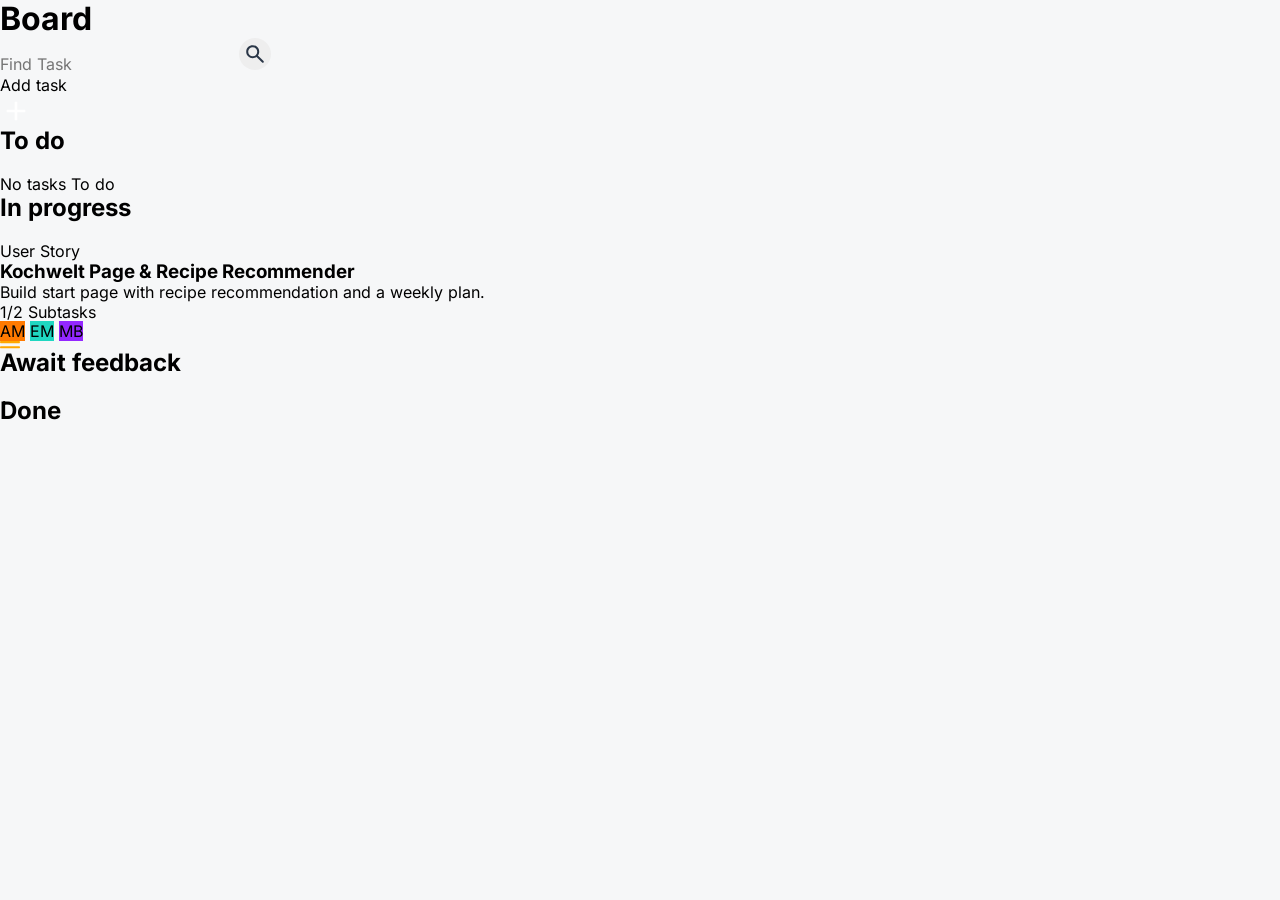
==== src/htmls/board.html @ beff1225 "feat: add board page structure with columns and task dialogs" ====
<!doctype html>
<html lang="en">
  <head>
    <meta charset="UTF-8" />
    <meta name="viewport" content="width=device-width, initial-scale=1.0" />
    <title>Join | Board</title>
    <link rel="icon" href="../../assets/icons/logoFavicon.svg" type="image/svg+xml" />
    <link rel="stylesheet" href="../styles/fonts.css" />
    <link rel="stylesheet" href="../styles/variables.css" />
    <link rel="stylesheet" href="../styles/standard.css" />
    <link rel="stylesheet" href="../styles/board.css" />
    <link rel="stylesheet" href="../styles/boardDialog.css" />
  </head>

  <body>
    <!-- Sidebar and header come from the shared templates (built by the team) -->
    <div id="sidebarContainer"></div>
    <div id="headerContainer"></div>

    <main class="board-page">
      <div class="board-head">
        <h1 class="board-title">Board</h1>

        <div class="board-actions">
          <form class="search-box" role="search" onsubmit="return false">
            <label for="searchInput" class="visually-hidden">Find task</label>
            <input id="searchInput" class="search-input" type="search" placeholder="Find Task" autocomplete="off" />
            <span class="search-divider"></span>
            <button class="search-button" type="submit" aria-label="Search tasks">
              <img class="icon-adapt" src="../../assets/icons/search.svg" alt="" />
            </button>
          </form>

          <button class="add-task-button" type="button" aria-label="Add task">
            <span>Add task</span>
            <img src="../../assets/icons/addWhite.svg" alt="" />
          </button>
        </div>
      </div>

      <p id="searchEmptyMessage" class="search-empty" hidden>No results found</p>

      <div class="board-columns">
        <section class="board-column" aria-labelledby="toDoTitle">
          <div class="column-head">
            <h2 id="toDoTitle" class="column-title">To do</h2>
            <button class="column-add-button icon-adapt" type="button" aria-label="Add task to To do"></button>
          </div>
          <div id="toDo" class="column-list">
            <!-- Example, replaced by renderColumn('toDo') later -->
            <div class="column-empty">No tasks To do</div>
          </div>
        </section>

        <section class="board-column" aria-labelledby="inProgressTitle">
          <div class="column-head">
            <h2 id="inProgressTitle" class="column-title">In progress</h2>
            <button class="column-add-button icon-adapt" type="button" aria-label="Add task to In progress"></button>
          </div>
          <div id="inProgress" class="column-list">
            <!-- Example card for styling, moved to boardTemplates.js later -->
            <article class="task-card" draggable="true" tabindex="0">
              <span class="task-label task-label--user-story">User Story</span>
              <div class="task-card-text">
                <h3 class="task-card-title">Kochwelt Page &amp; Recipe Recommender</h3>
                <p class="task-card-description">Build start page with recipe recommendation and a weekly plan.</p>
              </div>
              <div class="task-progress">
                <div class="progress-bar"><div class="progress-fill" style="width: 50%"></div></div>
                <span class="progress-text">1/2 Subtasks</span>
              </div>
              <div class="task-card-footer">
                <div class="avatar-group">
                  <span class="avatar" style="background-color: var(--avatar-1)">AM</span>
                  <span class="avatar" style="background-color: var(--avatar-6)">EM</span>
                  <span class="avatar" style="background-color: var(--avatar-4)">MB</span>
                </div>
                <img class="task-prio" src="../../assets/icons/prioMedium.svg" alt="Priority medium" />
              </div>
            </article>
          </div>
        </section>

        <section class="board-column" aria-labelledby="awaitFeedbackTitle">
          <div class="column-head">
            <h2 id="awaitFeedbackTitle" class="column-title">Await feedback</h2>
            <button class="column-add-button icon-adapt" type="button" aria-label="Add task to Await feedback"></button>
          </div>
          <div id="awaitFeedback" class="column-list"></div>
        </section>

        <section class="board-column" aria-labelledby="doneTitle">
          <div class="column-head">
            <h2 id="doneTitle" class="column-title">Done</h2>
          </div>
          <div id="done" class="column-list"></div>
        </section>
      </div>
    </main>

    <!-- Task detail overlay -->
    <dialog id="taskDialog" class="board-dialog task-detail" aria-labelledby="taskDetailTitle">
      <!-- Example content, moved to boardTemplates.js later -->
      <div class="task-detail-head">
        <span class="task-label task-label--technical">Technical Task</span>
        <button class="dialog-close" type="button" aria-label="Close task details">
          <img class="icon-adapt" src="../../assets/icons/close.svg" alt="" />
        </button>
      </div>

      <h2 id="taskDetailTitle" class="task-detail-title">CSS Architecture Planning</h2>
      <p class="task-detail-description">Define CSS naming conventions and structure.</p>

      <dl class="task-detail-info">
        <dt>Due date:</dt>
        <dd>02/09/2026</dd>
        <dt>Priority:</dt>
        <dd class="task-detail-prio">Urgent <img src="../../assets/icons/prioUrgent.svg" alt="" /></dd>
      </dl>

      <div class="task-detail-section">
        <h3 class="task-detail-subtitle">Assigned To:</h3>
        <ul class="task-detail-people">
          <li><span class="avatar avatar--large" style="background-color: var(--avatar-5)">SM</span>Sofia Müller (You)</li>
          <li><span class="avatar avatar--large" style="background-color: var(--avatar-3)">BZ</span>Benedikt Ziegler</li>
        </ul>
      </div>

      <div class="task-detail-section">
        <h3 class="task-detail-subtitle">Subtasks</h3>
        <ul class="task-detail-subtasks">
          <li>
            <label class="subtask-check">
              <input type="checkbox" checked />
              <span>Establish CSS Methodology</span>
            </label>
          </li>
          <li>
            <label class="subtask-check">
              <input type="checkbox" />
              <span>Setup Base Styles</span>
            </label>
          </li>
        </ul>
      </div>

      <div class="task-detail-actions">
        <button class="text-button" type="button" aria-label="Delete task">
          <img class="icon-adapt" src="../../assets/icons/delete.svg" alt="" />Delete
        </button>
        <span class="task-detail-divider"></span>
        <button class="text-button" type="button" aria-label="Edit task">
          <img class="icon-adapt" src="../../assets/icons/edit.svg" alt="" />Edit
        </button>
      </div>
    </dialog>

    <!-- Add task overlay: the form comes from the shared Add Task template -->
    <dialog id="addTaskDialog" class="board-dialog add-task-dialog" aria-label="Add task">
      <button class="dialog-close" type="button" aria-label="Close add task">
        <img class="icon-adapt" src="../../assets/icons/close.svg" alt="" />
      </button>
      <div id="addTaskFormContainer"></div>
    </dialog>
  </body>
</html>
---- src/styles/fonts.css ----
/* inter-regular - latin */
@font-face {
  font-display: swap; /* Check https://developer.mozilla.org/en-US/docs/Web/CSS/@font-face/font-display for other options. */
  font-family: "Inter";
  font-style: normal;
  font-weight: 400;
  src: url("../../assets/fonts/inter-v20-latin-regular.woff2") format("woff2"); /* Chrome 36+, Opera 23+, Firefox 39+, Safari 12+, iOS 10+ */
}
/* inter-500 - latin */
@font-face {
  font-display: swap; /* Check https://developer.mozilla.org/en-US/docs/Web/CSS/@font-face/font-display for other options. */
  font-family: "Inter";
  font-style: normal;
  font-weight: 500;
  src: url("../../assets/fonts/inter-v20-latin-500.woff2") format("woff2"); /* Chrome 36+, Opera 23+, Firefox 39+, Safari 12+, iOS 10+ */
}

/* inter-700 - latin */
@font-face {
  font-display: swap; /* Check https://developer.mozilla.org/en-US/docs/Web/CSS/@font-face/font-display for other options. */
  font-family: "Inter";
  font-style: normal;
  font-weight: 700;
  src: url("../../assets/fonts/inter-v20-latin-700.woff2") format("woff2"); /* Chrome 36+, Opera 23+, Firefox 39+, Safari 12+, iOS 10+ */
}
---- src/styles/variables.css ----
/* Design tokens from the Join Figma file ("Page Components design system").
   Use only these variables for colors, so the dark mode works later. */

:root {
  /* Font */
  --font-family: "Inter", sans-serif;
  --font-weight-regular: 400;
  --font-weight-medium: 500;
  --font-weight-bold: 700;
  --line-height: 1.2;

  /* Font sizes (Figma t7 is 12px / 14px, DA rule says min. 16px) */
  --font-size-body: 16px;
  --font-size-input: 20px;
  --font-size-button: 21px;
  --font-size-title: 61px;

  /* Main colors */
  --color-main: #2a3647;
  --color-main-hover: #124658;
  --color-main-active: #091931;
  --color-accent: #29abe2;
  --color-menu: #42526e;
  --color-menu-text: #cdcdcd;
  --color-background: #f6f7f8;
  --color-surface: #ffffff;
  --color-text: #000000;
  --color-text-light: #ffffff;
  --color-text-muted: #a8a8a8;
  --color-border: #d1d1d1;
  --color-focus: #124658;
  --color-icon-light: #e7e7e7;
  --color-error: #e60026;

  /* Priority */
  --color-urgent: #ff3d00;
  --color-medium: #ffa800;
  --color-low: #7ae229;

  /* Task category labels */
  --color-user-story: #0038ff;
  --color-technical-task: #1fd7c1;

  /* Subtask progress bar */
  --color-progress: #4589ff;
  --color-progress-background: #f4f4f4;

  /* Contact avatar colors */
  --avatar-1: #ff7a00;
  --avatar-2: #ff5eb3;
  --avatar-3: #6e52ff;
  --avatar-4: #9327ff;
  --avatar-5: #00bee8;
  --avatar-6: #1fd7c1;
  --avatar-7: #ff745e;
  --avatar-8: #ffa35e;
  --avatar-9: #fc71ff;
  --avatar-10: #ffc701;
  --avatar-11: #0038ff;
  --avatar-12: #c3ff2b;
  --avatar-13: #ffe62b;
  --avatar-14: #ff4646;
  --avatar-15: #ffbb2b;

  /* Shadows */
  --shadow-card: 0 0 10px 3px rgba(0, 0, 0, 0.08);
  --shadow-button: 0 4px 4px rgba(0, 0, 0, 0.25);
  --shadow-header: 0 4px 4px rgba(0, 0, 0, 0.1);

  /* Border radius */
  --radius-label: 8px;
  --radius-input: 10px;
  --radius-menu: 20px;
  --radius-card: 24px;
  --radius-dialog: 30px;
  --radius-round: 50%;

  /* Spacing */
  --space-xs: 8px;
  --space-s: 16px;
  --space-m: 24px;
  --space-l: 32px;
  --space-xl: 48px;
  --space-xxl: 64px;

  /* Layout */
  --sidebar-width: 232px;
  --content-max-width: 1440px;
  --card-width: 252px;
  --input-width: 422px;

  /* Animation (checklist: 75ms to 125ms on clickable elements) */
  --transition-fast: 100ms ease-in-out;
}

/* Dark mode: proposal, not part of the Figma design.*/
[data-theme="dark"] {
  --color-background: #1b222d;
  --color-surface: #2a3647;
  --color-text: #f6f7f8;
  --color-text-muted: #a8a8a8;
  --color-border: #42526e;
  --color-progress-background: #42526e;
  --color-icon-light: #2a3647;
  --color-menu: #cdcdcd;
  --shadow-card: 0 0 10px 3px rgba(0, 0, 0, 0.4);
}
---- src/styles/standard.css ----
* {
  box-sizing: border-box;
  margin: 0;
  padding: 0;
}

html {
  scroll-behavior: smooth;
}

body {
  background-color: var(--color-background);
  color: var(--color-text);
  font-family: var(--font-family);
  font-size: var(--font-size-body);
  font-weight: var(--font-weight-regular);
  line-height: var(--line-height);
  display: flex;
  flex-direction: column;
  min-height: 100vh;
}

h1,
h2,
h3,
h4,
h5,
h6 {
  font-weight: var(--font-weight-bold);
}

a {
  text-decoration: none;
  color: inherit;
}

ul,
li {
  list-style: none;
}

img {
  display: block;
  max-width: 100%;
}

/* Checklist: no default border, cursor pointer, own font size */
button,
input,
textarea,
select {
  font-family: inherit;
  font-size: var(--font-size-body);
  color: inherit;
  border: unset;
  background: none;
}

button {
  cursor: pointer;
  transition: background-color var(--transition-fast), color var(--transition-fast), box-shadow var(--transition-fast);
}

button:disabled {
  cursor: not-allowed;
  opacity: 0.5;
}

:focus-visible {
  outline: 2px solid var(--color-accent);
  outline-offset: 2px;
}

/* Hides text visually but keeps it for screen readers */
.visually-hidden {
  position: absolute;
  width: 1px;
  height: 1px;
  overflow: hidden;
  clip: rect(0 0 0 0);
  white-space: nowrap;
}

@media (prefers-reduced-motion: reduce) {
  *,
  *::before,
  *::after {
    transition-duration: 0ms !important;
    animation-duration: 0ms !important;
    scroll-behavior: auto !important;
  }
}
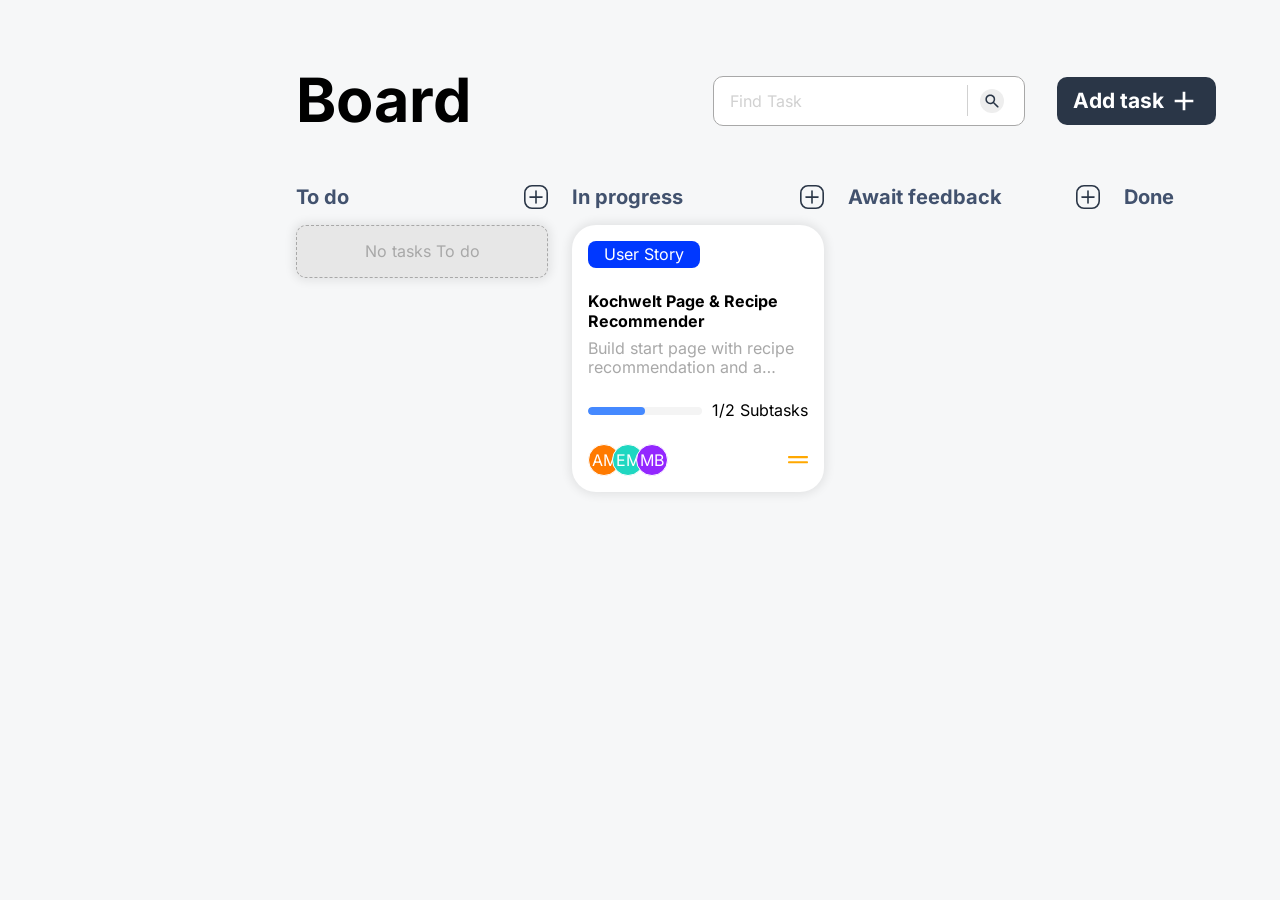
==== commit c9abb9eb: "feat: link layout styles on board page" ====
--- a/src/htmls/board.html
+++ b/src/htmls/board.html
@@ -4,30 +4,53 @@
     <meta charset="UTF-8" />
     <meta name="viewport" content="width=device-width, initial-scale=1.0" />
     <title>Join | Board</title>
-    <link rel="icon" href="../../assets/icons/logoFavicon.svg" type="image/svg+xml" />
+    <link
+      rel="icon"
+      href="../../assets/icons/logoFavicon.svg"
+      type="image/svg+xml"
+    />
     <link rel="stylesheet" href="../styles/fonts.css" />
     <link rel="stylesheet" href="../styles/variables.css" />
     <link rel="stylesheet" href="../styles/standard.css" />
+    <link rel="stylesheet" href="../styles/layout.css" />
     <link rel="stylesheet" href="../styles/board.css" />
     <link rel="stylesheet" href="../styles/boardDialog.css" />
+    <script src="../../script/script.js"></script>
   </head>
 
-  <body>
+  <body class="app" onload="initLayout()">
     <!-- Sidebar and header come from the shared templates (built by the team) -->
-    <div id="sidebarContainer"></div>
-    <div id="headerContainer"></div>
+    <div
+      id="sidebarContainer"
+      w3-include-html="../templates/sidebar.html"
+    ></div>
+    <div id="headerContainer" w3-include-html="../templates/header.html"></div>
 
     <main class="board-page">
       <div class="board-head">
         <h1 class="board-title">Board</h1>
 
         <div class="board-actions">
-          <form class="search-box" role="search" onsubmit="return false">
+          <form class="search-box" role="search" onsubmit="return false;">
             <label for="searchInput" class="visually-hidden">Find task</label>
-            <input id="searchInput" class="search-input" type="search" placeholder="Find Task" autocomplete="off" />
+            <input
+              id="searchInput"
+              class="search-input"
+              type="search"
+              placeholder="Find Task"
+              autocomplete="off"
+            />
             <span class="search-divider"></span>
-            <button class="search-button" type="submit" aria-label="Search tasks">
-              <img class="icon-adapt" src="../../assets/icons/search.svg" alt="" />
+            <button
+              class="search-button"
+              type="submit"
+              aria-label="Search tasks"
+            >
+              <img
+                class="icon-adapt"
+                src="../../assets/icons/search.svg"
+                alt=""
+              />
             </button>
           </form>
 
@@ -38,13 +61,19 @@
         </div>
       </div>
 
-      <p id="searchEmptyMessage" class="search-empty" hidden>No results found</p>
+      <p id="searchEmptyMessage" class="search-empty" hidden>
+        No results found
+      </p>
 
       <div class="board-columns">
         <section class="board-column" aria-labelledby="toDoTitle">
           <div class="column-head">
             <h2 id="toDoTitle" class="column-title">To do</h2>
-            <button class="column-add-button icon-adapt" type="button" aria-label="Add task to To do"></button>
+            <button
+              class="column-add-button icon-adapt"
+              type="button"
+              aria-label="Add task to To do"
+            ></button>
           </div>
           <div id="toDo" class="column-list">
             <!-- Example, replaced by renderColumn('toDo') later -->
@@ -55,27 +84,47 @@
         <section class="board-column" aria-labelledby="inProgressTitle">
           <div class="column-head">
             <h2 id="inProgressTitle" class="column-title">In progress</h2>
-            <button class="column-add-button icon-adapt" type="button" aria-label="Add task to In progress"></button>
+            <button
+              class="column-add-button icon-adapt"
+              type="button"
+              aria-label="Add task to In progress"
+            ></button>
           </div>
           <div id="inProgress" class="column-list">
             <!-- Example card for styling, moved to boardTemplates.js later -->
             <article class="task-card" draggable="true" tabindex="0">
               <span class="task-label task-label--user-story">User Story</span>
               <div class="task-card-text">
-                <h3 class="task-card-title">Kochwelt Page &amp; Recipe Recommender</h3>
-                <p class="task-card-description">Build start page with recipe recommendation and a weekly plan.</p>
+                <h3 class="task-card-title">
+                  Kochwelt Page &amp; Recipe Recommender
+                </h3>
+                <p class="task-card-description">
+                  Build start page with recipe recommendation and a weekly plan.
+                </p>
               </div>
               <div class="task-progress">
-                <div class="progress-bar"><div class="progress-fill" style="width: 50%"></div></div>
+                <div class="progress-bar">
+                  <div class="progress-fill" style="width: 50%"></div>
+                </div>
                 <span class="progress-text">1/2 Subtasks</span>
               </div>
               <div class="task-card-footer">
                 <div class="avatar-group">
-                  <span class="avatar" style="background-color: var(--avatar-1)">AM</span>
-                  <span class="avatar" style="background-color: var(--avatar-6)">EM</span>
-                  <span class="avatar" style="background-color: var(--avatar-4)">MB</span>
+                  <span class="avatar" style="background-color: var(--avatar-1)"
+                    >AM</span
+                  >
+                  <span class="avatar" style="background-color: var(--avatar-6)"
+                    >EM</span
+                  >
+                  <span class="avatar" style="background-color: var(--avatar-4)"
+                    >MB</span
+                  >
                 </div>
-                <img class="task-prio" src="../../assets/icons/prioMedium.svg" alt="Priority medium" />
+                <img
+                  class="task-prio"
+                  src="../../assets/icons/prioMedium.svg"
+                  alt="Priority medium"
+                />
               </div>
             </article>
           </div>
@@ -84,7 +133,11 @@
         <section class="board-column" aria-labelledby="awaitFeedbackTitle">
           <div class="column-head">
             <h2 id="awaitFeedbackTitle" class="column-title">Await feedback</h2>
-            <button class="column-add-button icon-adapt" type="button" aria-label="Add task to Await feedback"></button>
+            <button
+              class="column-add-button icon-adapt"
+              type="button"
+              aria-label="Add task to Await feedback"
+            ></button>
           </div>
           <div id="awaitFeedback" class="column-list"></div>
         </section>
@@ -99,30 +152,56 @@
     </main>
 
     <!-- Task detail overlay -->
-    <dialog id="taskDialog" class="board-dialog task-detail" aria-labelledby="taskDetailTitle">
+    <dialog
+      id="taskDialog"
+      class="board-dialog task-detail"
+      aria-labelledby="taskDetailTitle"
+    >
       <!-- Example content, moved to boardTemplates.js later -->
       <div class="task-detail-head">
         <span class="task-label task-label--technical">Technical Task</span>
-        <button class="dialog-close" type="button" aria-label="Close task details">
+        <button
+          class="dialog-close"
+          type="button"
+          aria-label="Close task details"
+        >
           <img class="icon-adapt" src="../../assets/icons/close.svg" alt="" />
         </button>
       </div>
 
-      <h2 id="taskDetailTitle" class="task-detail-title">CSS Architecture Planning</h2>
-      <p class="task-detail-description">Define CSS naming conventions and structure.</p>
+      <h2 id="taskDetailTitle" class="task-detail-title">
+        CSS Architecture Planning
+      </h2>
+      <p class="task-detail-description">
+        Define CSS naming conventions and structure.
+      </p>
 
       <dl class="task-detail-info">
         <dt>Due date:</dt>
         <dd>02/09/2026</dd>
         <dt>Priority:</dt>
-        <dd class="task-detail-prio">Urgent <img src="../../assets/icons/prioUrgent.svg" alt="" /></dd>
+        <dd class="task-detail-prio">
+          Urgent <img src="../../assets/icons/prioUrgent.svg" alt="" />
+        </dd>
       </dl>
 
       <div class="task-detail-section">
         <h3 class="task-detail-subtitle">Assigned To:</h3>
         <ul class="task-detail-people">
-          <li><span class="avatar avatar--large" style="background-color: var(--avatar-5)">SM</span>Sofia Müller (You)</li>
-          <li><span class="avatar avatar--large" style="background-color: var(--avatar-3)">BZ</span>Benedikt Ziegler</li>
+          <li>
+            <span
+              class="avatar avatar--large"
+              style="background-color: var(--avatar-5)"
+              >SM</span
+            >Sofia Müller (You)
+          </li>
+          <li>
+            <span
+              class="avatar avatar--large"
+              style="background-color: var(--avatar-3)"
+              >BZ</span
+            >Benedikt Ziegler
+          </li>
         </ul>
       </div>
 
@@ -146,17 +225,29 @@
 
       <div class="task-detail-actions">
         <button class="text-button" type="button" aria-label="Delete task">
-          <img class="icon-adapt" src="../../assets/icons/delete.svg" alt="" />Delete
+          <img
+            class="icon-adapt"
+            src="../../assets/icons/delete.svg"
+            alt=""
+          />Delete
         </button>
         <span class="task-detail-divider"></span>
         <button class="text-button" type="button" aria-label="Edit task">
-          <img class="icon-adapt" src="../../assets/icons/edit.svg" alt="" />Edit
+          <img
+            class="icon-adapt"
+            src="../../assets/icons/edit.svg"
+            alt=""
+          />Edit
         </button>
       </div>
     </dialog>
 
     <!-- Add task overlay: the form comes from the shared Add Task template -->
-    <dialog id="addTaskDialog" class="board-dialog add-task-dialog" aria-label="Add task">
+    <dialog
+      id="addTaskDialog"
+      class="board-dialog add-task-dialog"
+      aria-label="Add task"
+    >
       <button class="dialog-close" type="button" aria-label="Close add task">
         <img class="icon-adapt" src="../../assets/icons/close.svg" alt="" />
       </button>
--- a/src/styles/layout.css
+++ b/src/styles/layout.css
@@ -0,0 +1,298 @@
+/* Page layout with sidebar and header */
+
+.app {
+  display: grid;
+  grid-template-columns: var(--sidebar-width) 1fr;
+  grid-template-rows: auto 1fr;
+  grid-template-areas:
+    "sidebar header"
+    "sidebar main";
+}
+
+#sidebarContainer {
+  grid-area: sidebar;
+}
+
+#headerContainer {
+  grid-area: header;
+}
+
+.app main {
+  grid-area: main;
+  min-width: 0;
+}
+
+/* Sidebar */
+
+.sidebar {
+  position: sticky;
+  top: 0;
+  display: flex;
+  flex-direction: column;
+  height: 100vh;
+  padding: var(--space-xxl) 0;
+  background-color: var(--color-main);
+}
+
+.sidebar-logo {
+  align-self: center;
+}
+
+.sidebar-logo img {
+  width: 100px;
+}
+
+.sidebar-nav {
+  display: flex;
+  flex-direction: column;
+  gap: 15px;
+  margin-top: 100px;
+}
+
+.nav-link {
+  display: flex;
+  align-items: center;
+  gap: var(--space-xs);
+  height: 46px;
+  padding: var(--space-xs) 56px;
+  color: var(--color-menu-text);
+  transition: background-color var(--transition-fast);
+}
+
+.nav-link:hover {
+  background-color: var(--color-main-hover);
+}
+
+.nav-link.active {
+  background-color: var(--color-main-active);
+  color: var(--color-text-light);
+}
+
+.nav-link img {
+  width: 30px;
+  height: 30px;
+}
+
+.nav-icon-active,
+.nav-link.active .nav-icon {
+  display: none;
+}
+
+.nav-link.active .nav-icon-active {
+  display: block;
+}
+
+.sidebar-legal {
+  display: flex;
+  flex-direction: column;
+  gap: var(--space-xs);
+  margin-top: auto;
+  padding-left: 56px;
+}
+
+.legal-link {
+  color: var(--color-text-muted);
+  transition: color var(--transition-fast);
+}
+
+.legal-link:hover,
+.legal-link.active {
+  color: var(--color-accent);
+}
+
+/* Header */
+.header {
+  position: sticky;
+  top: 0;
+  z-index: 10;
+  display: flex;
+  align-items: center;
+  justify-content: space-between;
+  height: 96px;
+  padding: 0 40px 0 var(--space-xxl);
+  background-color: var(--color-surface);
+  box-shadow: var(--shadow-header);
+}
+
+.header-logo {
+  display: none;
+}
+
+.header-title {
+  font-size: var(--font-size-input);
+}
+
+.header-actions {
+  position: relative;
+  display: flex;
+  align-items: center;
+  gap: var(--space-s);
+}
+
+.header-help,
+.theme-toggle {
+  display: flex;
+  align-items: center;
+  justify-content: center;
+  width: 40px;
+  height: 40px;
+  border-radius: var(--radius-round);
+  transition: background-color var(--transition-fast);
+}
+
+.header-help:hover,
+.theme-toggle:hover {
+  background-color: var(--color-progress-background);
+}
+
+.header-help img {
+  width: 24px;
+  height: 24px;
+}
+
+.header-profile {
+  display: flex;
+  align-items: center;
+  justify-content: center;
+  width: 56px;
+  height: 56px;
+  font-size: var(--font-size-input);
+  font-weight: var(--font-weight-bold);
+  color: var(--color-accent);
+  border: 3px solid var(--color-main);
+  border-radius: var(--radius-round);
+}
+
+.header-profile:hover {
+  background-color: var(--color-progress-background);
+}
+
+/* Dark mode toggle: moon in light mode, sun in dark mode */
+.theme-toggle {
+  position: relative;
+}
+
+.theme-icon {
+  position: absolute;
+  width: 24px;
+  height: 24px;
+  transition:
+    transform 300ms ease-in-out,
+    opacity 300ms ease-in-out;
+}
+
+.theme-icon-sun,
+[data-theme="dark"] .theme-icon-moon {
+  opacity: 0;
+  transform: rotate(-90deg) scale(0.5);
+}
+
+[data-theme="dark"] .theme-icon-sun {
+  opacity: 1;
+  transform: rotate(0) scale(1);
+}
+
+/* User menu */
+.user-menu {
+  position: absolute;
+  top: calc(100% + 16px);
+  right: 0;
+  display: flex;
+  flex-direction: column;
+  gap: 4px;
+  width: 150px;
+  padding: 10px;
+  background-color: var(--color-main);
+  border-radius: var(--radius-menu) 0 var(--radius-menu) var(--radius-menu);
+  box-shadow: var(--shadow-button);
+}
+
+.user-menu[hidden] {
+  display: none;
+}
+
+.user-menu-link {
+  padding: var(--space-xs) var(--space-s);
+  color: var(--color-menu-text);
+  text-align: left;
+  border-radius: var(--radius-input);
+}
+
+.user-menu-link:hover {
+  background-color: var(--color-main-active);
+}
+.user-menu-help {
+  display: none;
+}
+
+/* Mobile: sidebar becomes a bar at the bottom */
+@media (max-width: 800px) {
+  .app {
+    grid-template-columns: 1fr;
+    grid-template-areas:
+      "header"
+      "main";
+  }
+
+  .app main {
+    padding-bottom: 80px;
+  }
+
+  .sidebar {
+    position: fixed;
+    top: auto;
+    bottom: 0;
+    left: 0;
+    z-index: 10;
+    width: 100%;
+    height: 80px;
+    padding: 0;
+  }
+
+  .sidebar-logo,
+  .sidebar-legal,
+  .header-title,
+  .header-help {
+    display: none;
+  }
+
+  .sidebar-nav {
+    flex-direction: row;
+    justify-content: space-around;
+    height: 100%;
+    margin-top: 0;
+  }
+
+  .nav-link {
+    flex: 1;
+    flex-direction: column;
+    justify-content: center;
+    gap: 4px;
+    height: 100%;
+    padding: 0;
+    border-radius: var(--radius-menu);
+  }
+
+  .header {
+    height: 80px;
+    padding: 0 var(--space-s);
+  }
+
+  .header-logo {
+    display: block;
+  }
+
+  .header-logo img {
+    width: 32px;
+  }
+
+  .header-profile {
+    width: 40px;
+    height: 40px;
+    font-size: var(--font-size-body);
+  }
+
+  .user-menu-help {
+    display: block;
+  }
+}
--- a/src/styles/board.css
+++ b/src/styles/board.css
@@ -0,0 +1,343 @@
+.board-page {
+  width: 100%;
+  max-width: var(--content-max-width);
+  padding: var(--space-xxl);
+}
+
+/* Head: title, search, add button */
+
+.board-head {
+  display: flex;
+  align-items: center;
+  justify-content: space-between;
+  flex-wrap: wrap;
+  gap: var(--space-m);
+  margin-bottom: var(--space-xl);
+}
+
+.board-title {
+  font-size: var(--font-size-title);
+  font-weight: var(--font-weight-bold);
+}
+
+.board-actions {
+  display: flex;
+  align-items: center;
+  gap: var(--space-l);
+}
+
+.search-box {
+  display: flex;
+  align-items: center;
+  gap: var(--space-xs);
+  width: 312px;
+  padding: 8px var(--space-s);
+  background-color: var(--color-surface);
+  border: 1px solid var(--color-text-muted);
+  border-radius: var(--radius-input);
+  transition: border-color var(--transition-fast);
+}
+
+.search-box:focus-within {
+  border-color: var(--color-accent);
+}
+
+.search-input {
+  flex: 1;
+  min-width: 0;
+  outline: none;
+}
+
+.search-input::placeholder {
+  color: var(--color-border);
+}
+
+.search-divider {
+  width: 1px;
+  height: 31px;
+  background-color: var(--color-border);
+}
+
+.search-button {
+  display: flex;
+  padding: 4px;
+  border-radius: var(--radius-round);
+}
+
+.search-button:hover {
+  background-color: var(--color-progress-background);
+}
+
+.search-button img {
+  width: 24px;
+  height: 24px;
+}
+
+.add-task-button {
+  display: flex;
+  align-items: center;
+  gap: 4px;
+  padding: 8px var(--space-s);
+  background-color: var(--color-main);
+  color: var(--color-text-light);
+  font-size: var(--font-size-button);
+  font-weight: var(--font-weight-bold);
+  border-radius: var(--radius-input);
+}
+
+.add-task-button:hover {
+  background-color: var(--color-main-hover);
+  box-shadow: var(--shadow-button);
+}
+
+.add-task-button img {
+  width: 32px;
+  height: 32px;
+}
+
+.search-empty {
+  margin-bottom: var(--space-m);
+  color: var(--color-text-muted);
+}
+
+.board-columns {
+  display: flex;
+  gap: var(--space-m);
+}
+
+.board-column {
+  display: flex;
+  flex-direction: column;
+  gap: var(--space-s);
+  width: var(--card-width);
+  flex-shrink: 0;
+}
+
+.column-head {
+  display: flex;
+  align-items: center;
+  justify-content: space-between;
+  min-height: 24px;
+}
+
+.column-title {
+  font-size: 20px;
+  font-weight: var(--font-weight-bold);
+  color: var(--color-menu);
+}
+
+.column-add-button {
+  width: 24px;
+  height: 24px;
+  background: url("../../assets/icons/plusButton.svg") center / contain
+    no-repeat;
+}
+
+.column-add-button:hover {
+  background-image: url("../../assets/icons/plusButtonHover.svg");
+}
+
+.column-list {
+  display: flex;
+  flex-direction: column;
+  gap: var(--space-s);
+  min-height: 48px;
+  border-radius: var(--radius-input);
+  transition: outline-color var(--transition-fast);
+}
+
+/* While a card is dragged over a column */
+.column-list.drag-over {
+  outline: 1px dashed var(--color-text-muted);
+  outline-offset: 4px;
+}
+
+.column-empty {
+  padding: var(--space-s);
+  text-align: center;
+  color: var(--color-text-muted);
+  background-color: var(--color-icon-light);
+  border: 1px dashed var(--color-text-muted);
+  border-radius: var(--radius-input);
+  box-shadow: var(--shadow-card);
+}
+
+/* Task card */
+
+.task-card {
+  display: flex;
+  flex-direction: column;
+  gap: var(--space-m);
+  padding: var(--space-s);
+  background-color: var(--color-surface);
+  border-radius: var(--radius-card);
+  box-shadow: var(--shadow-card);
+  cursor: pointer;
+  transition:
+    transform var(--transition-fast),
+    box-shadow var(--transition-fast);
+}
+
+.task-card:hover {
+  box-shadow: var(--shadow-button);
+}
+
+.task-card.dragging {
+  transform: rotate(5deg);
+}
+
+.task-label {
+  align-self: flex-start;
+  padding: 4px var(--space-s);
+  color: var(--color-text-light);
+  border-radius: var(--radius-label);
+}
+
+.task-label--user-story {
+  background-color: var(--color-user-story);
+}
+
+.task-label--technical {
+  background-color: var(--color-technical-task);
+}
+
+.task-card-text {
+  display: flex;
+  flex-direction: column;
+  gap: var(--space-xs);
+}
+
+.task-card-title {
+  font-size: var(--font-size-body);
+  font-weight: var(--font-weight-bold);
+  overflow-wrap: anywhere;
+}
+
+/* Preview of the description: max. 2 lines */
+.task-card-description {
+  color: var(--color-text-muted);
+  display: -webkit-box;
+  -webkit-line-clamp: 2;
+  line-clamp: 2;
+  -webkit-box-orient: vertical;
+  overflow: hidden;
+}
+
+.task-progress {
+  display: flex;
+  align-items: center;
+  justify-content: space-between;
+  gap: 10px;
+}
+
+.progress-bar {
+  flex: 1;
+  height: 8px;
+  background-color: var(--color-progress-background);
+  border-radius: 16px;
+  overflow: hidden;
+}
+
+.progress-fill {
+  height: 100%;
+  background-color: var(--color-progress);
+  border-radius: 16px;
+}
+
+.progress-text {
+  white-space: nowrap;
+}
+
+.task-card-footer {
+  display: flex;
+  align-items: center;
+  justify-content: space-between;
+}
+
+.avatar-group {
+  display: flex;
+}
+
+.avatar {
+  display: flex;
+  align-items: center;
+  justify-content: center;
+  flex-shrink: 0;
+  width: 32px;
+  height: 32px;
+  font-size: var(--font-size-body);
+  color: var(--color-text-light);
+  border: 1px solid var(--color-surface);
+  border-radius: var(--radius-round);
+}
+
+.avatar-group .avatar + .avatar {
+  margin-left: -8px;
+}
+
+.task-prio {
+  width: 20px;
+}
+
+/* Dark icons stay visible in dark mode */
+[data-theme="dark"] .icon-adapt {
+  filter: invert(1);
+}
+
+/* Tablet: columns can scroll sideways inside the board */
+@media (max-width: 1200px) {
+  .board-columns {
+    overflow-x: auto;
+    padding-bottom: var(--space-xs);
+  }
+}
+
+/* Mobile: columns below each other, cards scroll sideways in each column */
+@media (max-width: 800px) {
+  .board-page {
+    padding: var(--space-m) var(--space-s);
+  }
+
+  .board-title {
+    font-size: 47px;
+  }
+
+  .board-actions {
+    width: 100%;
+    flex-direction: column-reverse;
+    align-items: stretch;
+    gap: var(--space-s);
+  }
+
+  .search-box {
+    width: 100%;
+  }
+
+  .add-task-button {
+    justify-content: center;
+  }
+
+  .board-columns {
+    flex-direction: column;
+    overflow-x: visible;
+  }
+
+  .board-column {
+    width: 100%;
+  }
+
+  .column-list {
+    flex-direction: row;
+    overflow-x: auto;
+    padding-bottom: var(--space-xs);
+  }
+
+  .column-list .task-card {
+    flex: 0 0 var(--card-width);
+    max-width: 85%;
+  }
+
+  .column-empty {
+    width: 100%;
+  }
+}
--- a/src/styles/boardDialog.css
+++ b/src/styles/boardDialog.css
@@ -0,0 +1,167 @@
+.board-dialog {
+  margin: auto;
+  max-height: 90vh;
+  overflow-y: auto;
+  padding: var(--space-xl) 40px;
+  background-color: var(--color-surface);
+  color: var(--color-text);
+  border: none;
+  border-radius: var(--radius-dialog);
+  box-shadow: var(--shadow-button);
+}
+
+.board-dialog::backdrop {
+  background-color: rgba(0, 0, 0, 0.3);
+}
+
+.task-detail[open] {
+  display: flex;
+  flex-direction: column;
+  gap: var(--space-m);
+  width: min(525px, 90vw);
+}
+
+.add-task-dialog {
+  position: relative;
+  width: min(1116px, 90vw);
+}
+
+.task-detail-head {
+  display: flex;
+  align-items: center;
+  justify-content: space-between;
+}
+
+.dialog-close {
+  display: flex;
+  padding: 4px;
+  border-radius: var(--radius-round);
+}
+
+.dialog-close:hover {
+  background-color: var(--color-progress-background);
+}
+
+.dialog-close img {
+  width: 24px;
+  height: 24px;
+}
+
+.add-task-dialog .dialog-close {
+  position: absolute;
+  top: var(--space-xl);
+  right: 40px;
+}
+
+.task-detail-title {
+  font-size: var(--font-size-title);
+  font-weight: var(--font-weight-bold);
+  overflow-wrap: break-word;
+}
+
+.task-detail-description,
+.task-detail-info {
+  font-size: var(--font-size-input);
+}
+
+.task-detail-info {
+  display: grid;
+  grid-template-columns: auto 1fr;
+  gap: var(--space-m);
+}
+
+.task-detail-info dt,
+.task-detail-subtitle {
+  color: var(--color-menu);
+}
+
+.task-detail-prio {
+  display: flex;
+  align-items: center;
+  gap: 10px;
+}
+
+.task-detail-section {
+  display: flex;
+  flex-direction: column;
+  gap: var(--space-xs);
+}
+
+.task-detail-subtitle {
+  font-size: var(--font-size-input);
+  font-weight: var(--font-weight-regular);
+}
+
+.task-detail-people li {
+  display: flex;
+  align-items: center;
+  gap: var(--space-s);
+  padding: 7px var(--space-s);
+}
+
+.avatar--large {
+  width: 42px;
+  height: 42px;
+}
+
+.subtask-check {
+  display: flex;
+  align-items: center;
+  gap: var(--space-s);
+  padding: 6px var(--space-s);
+  border-radius: var(--radius-input);
+  cursor: pointer;
+}
+
+.subtask-check:hover {
+  background-color: var(--color-progress-background);
+}
+
+.subtask-check input {
+  width: 18px;
+  height: 18px;
+  accent-color: var(--color-main);
+  cursor: pointer;
+}
+
+.task-detail-actions {
+  display: flex;
+  align-items: center;
+  justify-content: flex-end;
+  gap: var(--space-xs);
+}
+
+.task-detail-divider {
+  width: 1px;
+  height: 24px;
+  background-color: var(--color-border);
+}
+
+.text-button {
+  display: flex;
+  align-items: center;
+  gap: 4px;
+  padding: 4px var(--space-xs);
+  color: var(--color-main);
+  border-radius: var(--radius-label);
+}
+
+.text-button:hover {
+  color: var(--color-accent);
+  font-weight: var(--font-weight-bold);
+}
+
+.text-button img {
+  width: 24px;
+  height: 24px;
+}
+
+@media (max-width: 800px) {
+  .board-dialog {
+    padding: var(--space-m) var(--space-s);
+  }
+
+  .task-detail-title {
+    font-size: 36px;
+  }
+}
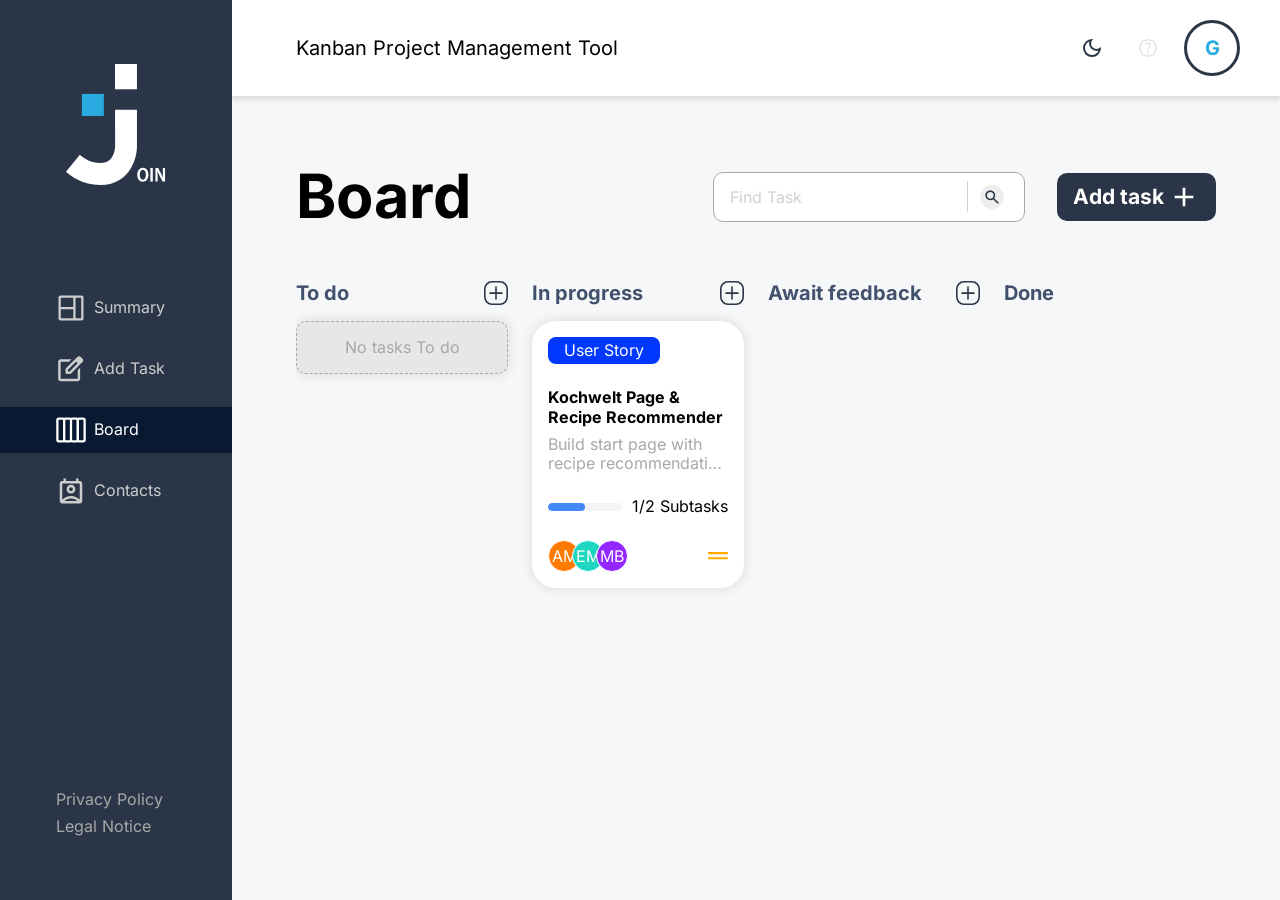
==== commit 39360995: "feat: load api.js on board page" ====
--- a/src/htmls/board.html
+++ b/src/htmls/board.html
@@ -15,6 +15,7 @@
     <link rel="stylesheet" href="../styles/layout.css" />
     <link rel="stylesheet" href="../styles/board.css" />
     <link rel="stylesheet" href="../styles/boardDialog.css" />
+    <script src="../../script/api.js"></script>
     <script src="../../script/script.js"></script>
   </head>
 
--- a/src/styles/variables.css
+++ b/src/styles/variables.css
@@ -19,6 +19,7 @@
   --color-main: #2a3647;
   --color-main-hover: #124658;
   --color-main-active: #091931;
+  --color-summary-hover: var(--color-main);
   --color-accent: #29abe2;
   --color-menu: #42526e;
   --color-menu-text: #cdcdcd;
@@ -85,7 +86,7 @@
 
   /* Layout */
   --sidebar-width: 232px;
-  --content-max-width: 1440px;
+  --content-max-width: 1920px;
   --card-width: 252px;
   --input-width: 422px;
 
@@ -97,6 +98,7 @@
 [data-theme="dark"] {
   --color-background: #1b222d;
   --color-surface: #2a3647;
+  --color-summary-hover: #124658;
   --color-text: #f6f7f8;
   --color-text-muted: #a8a8a8;
   --color-border: #42526e;
--- a/src/styles/standard.css
+++ b/src/styles/standard.css
@@ -58,7 +58,10 @@
 
 button {
   cursor: pointer;
-  transition: background-color var(--transition-fast), color var(--transition-fast), box-shadow var(--transition-fast);
+  transition:
+    background-color var(--transition-fast),
+    color var(--transition-fast),
+    box-shadow var(--transition-fast);
 }
 
 button:disabled {
@@ -69,6 +72,11 @@
 :focus-visible {
   outline: 2px solid var(--color-accent);
   outline-offset: 2px;
+}
+
+/* Dark icons stay visible in dark mode */
+[data-theme="dark"] .icon-adapt {
+  filter: invert(1);
 }
 
 /* Hides text visually but keeps it for screen readers */
--- a/src/styles/layout.css
+++ b/src/styles/layout.css
@@ -109,7 +109,13 @@
   align-items: center;
   justify-content: space-between;
   height: 96px;
-  padding: 0 40px 0 var(--space-xxl);
+  /* Bar goes to the edge, its content stops at the content limit (1440px incl. sidebar) */
+  padding: 0
+    max(
+      40px,
+      calc(100% - var(--content-max-width) + var(--sidebar-width) + 40px)
+    )
+    0 var(--space-xxl);
   background-color: var(--color-surface);
   box-shadow: var(--shadow-header);
 }
@@ -165,6 +171,19 @@
 
 .header-profile:hover {
   background-color: var(--color-progress-background);
+}
+
+[data-theme="dark"] .header-profile {
+  border-color: var(--color-accent);
+}
+
+.header-logo .logo-dark,
+[data-theme="dark"] .header-logo .logo-light {
+  display: none;
+}
+
+[data-theme="dark"] .header-logo .logo-dark {
+  display: block;
 }
 
 /* Dark mode toggle: moon in light mode, sun in dark mode */
--- a/src/styles/board.css
+++ b/src/styles/board.css
@@ -1,6 +1,7 @@
+/* Content limit: sidebar + content = 1440px like the Figma frame, left aligned */
 .board-page {
   width: 100%;
-  max-width: var(--content-max-width);
+  max-width: calc(var(--content-max-width) - var(--sidebar-width));
   padding: var(--space-xxl);
 }
 
@@ -100,17 +101,21 @@
   color: var(--color-text-muted);
 }
 
+/* Columns shrink a bit on smaller screens, then scroll inside the board */
 .board-columns {
   display: flex;
   gap: var(--space-m);
+  overflow-x: auto;
+  padding-bottom: var(--space-xl);
 }
 
 .board-column {
   display: flex;
   flex-direction: column;
   gap: var(--space-s);
-  width: var(--card-width);
-  flex-shrink: 0;
+  flex: 1 1 0;
+  min-width: 190px;
+  max-width: var(--card-width);
 }
 
 .column-head {
@@ -279,16 +284,30 @@
   width: 20px;
 }
 
-/* Dark icons stay visible in dark mode */
-[data-theme="dark"] .icon-adapt {
-  filter: invert(1);
+/* Thin scrollbar in Join colors */
+.board-columns,
+.column-list {
+  scrollbar-width: thin;
+  scrollbar-color: var(--color-border) transparent;
+}
+
+/* Same look for Safari */
+.board-columns::-webkit-scrollbar,
+.column-list::-webkit-scrollbar {
+  height: 8px;
+}
+
+.board-columns:-webkit-scrollbar-thumb,
+.column-list::-webkit-scrollbar-thumb {
+  background-color: var(--color-border);
+  border-radius: 8px;
 }
 
 /* Tablet: columns can scroll sideways inside the board */
+/* Smaller desktop: less padding, so all 4 columns fit longer */
 @media (max-width: 1200px) {
-  .board-columns {
-    overflow-x: auto;
-    padding-bottom: var(--space-xs);
+  .board-page {
+    padding: var(--space-xl) var(--space-l);
   }
 }
 
@@ -302,19 +321,33 @@
     font-size: 47px;
   }
 
+  /* Mobile head like Figma: title and square plus button in one row, search below */
+  .board-head {
+    display: grid;
+    grid-template-columns: 1fr auto;
+    gap: var(--space-m) var(--space-s);
+  }
+
   .board-actions {
+    display: contents;
+  }
+
+  .search-box {
+    grid-column: 1 / -1;
     width: 100%;
-    flex-direction: column-reverse;
-    align-items: stretch;
-    gap: var(--space-s);
-  }
-
-  .search-box {
-    width: 100%;
   }
 
   .add-task-button {
+    grid-row: 1;
+    grid-column: 2;
     justify-content: center;
+    width: 40px;
+    height: 40px;
+    padding: 0;
+  }
+
+  .add-task-button span {
+    display: none;
   }
 
   .board-columns {
@@ -323,13 +356,14 @@
   }
 
   .board-column {
-    width: 100%;
+    min-width: 0;
+    max-width: none;
   }
 
   .column-list {
     flex-direction: row;
     overflow-x: auto;
-    padding-bottom: var(--space-xs);
+    padding-bottom: var(--space-xl);
   }
 
   .column-list .task-card {
